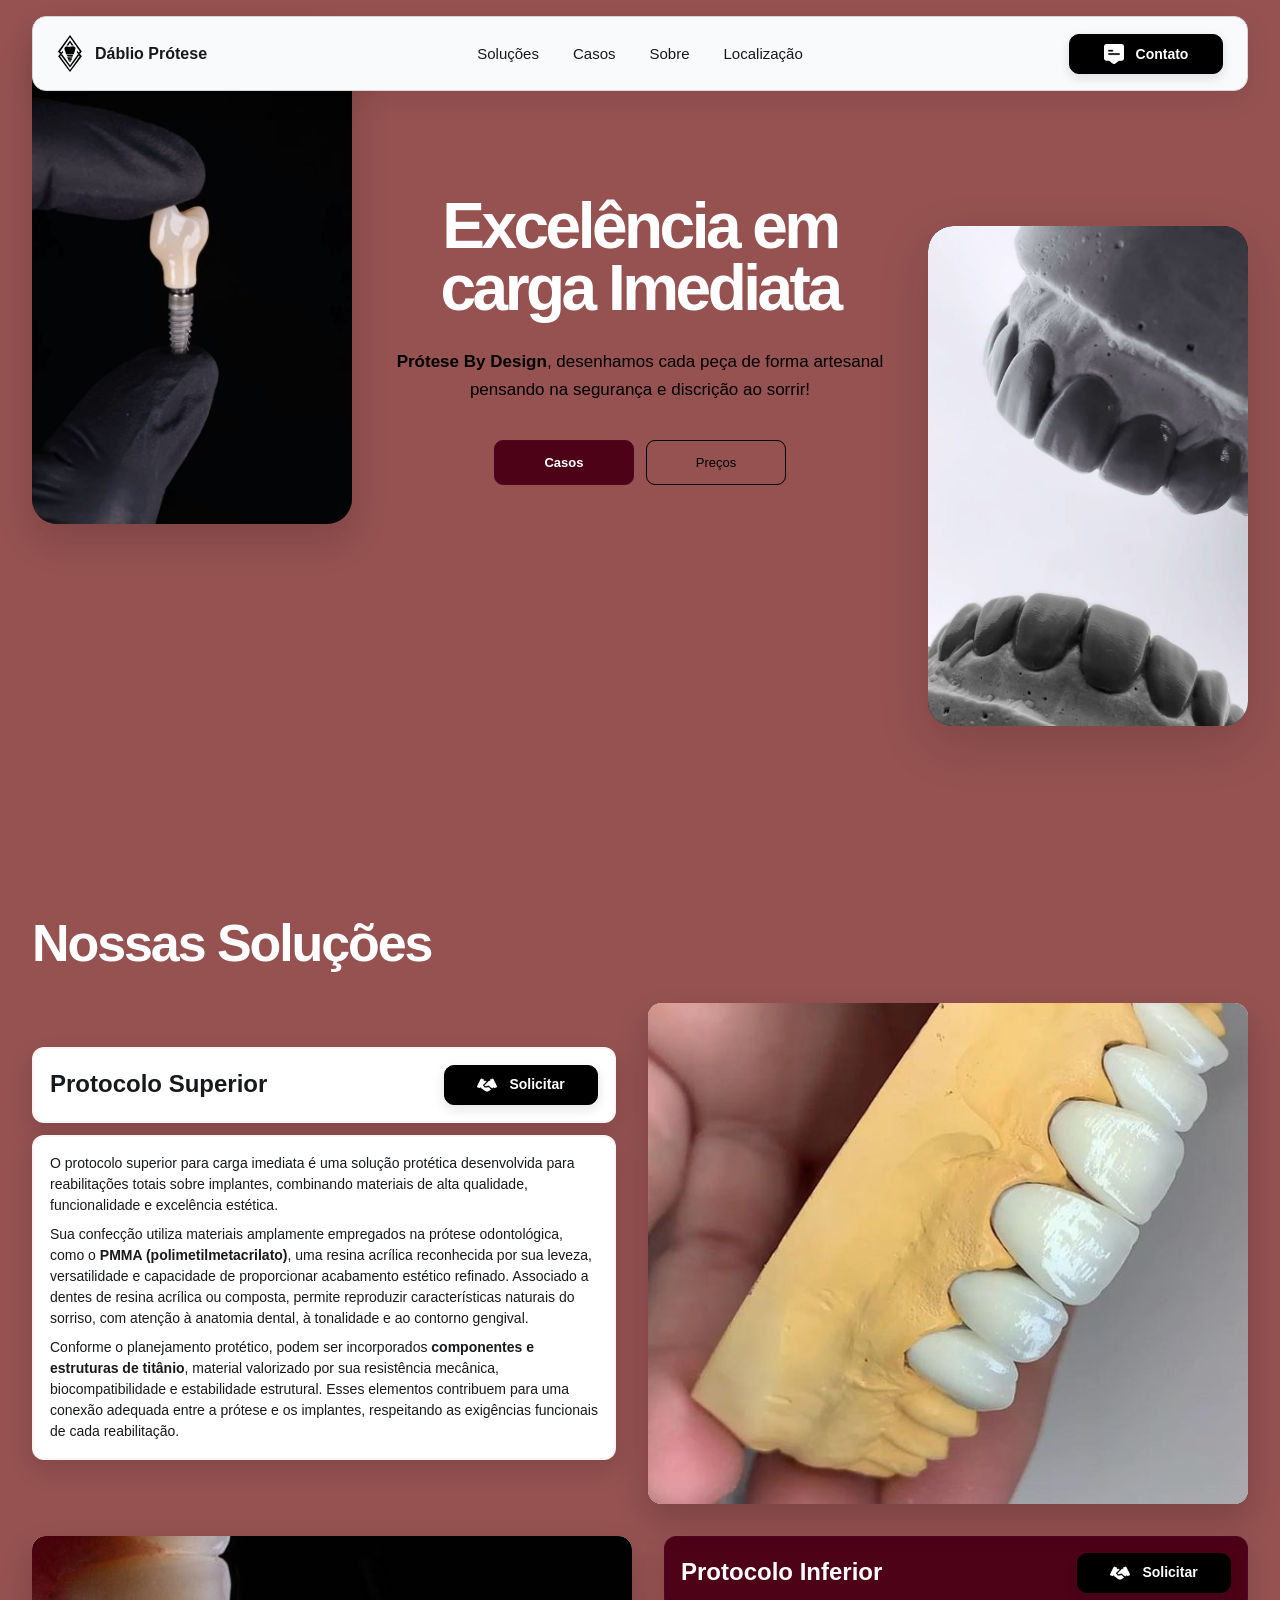
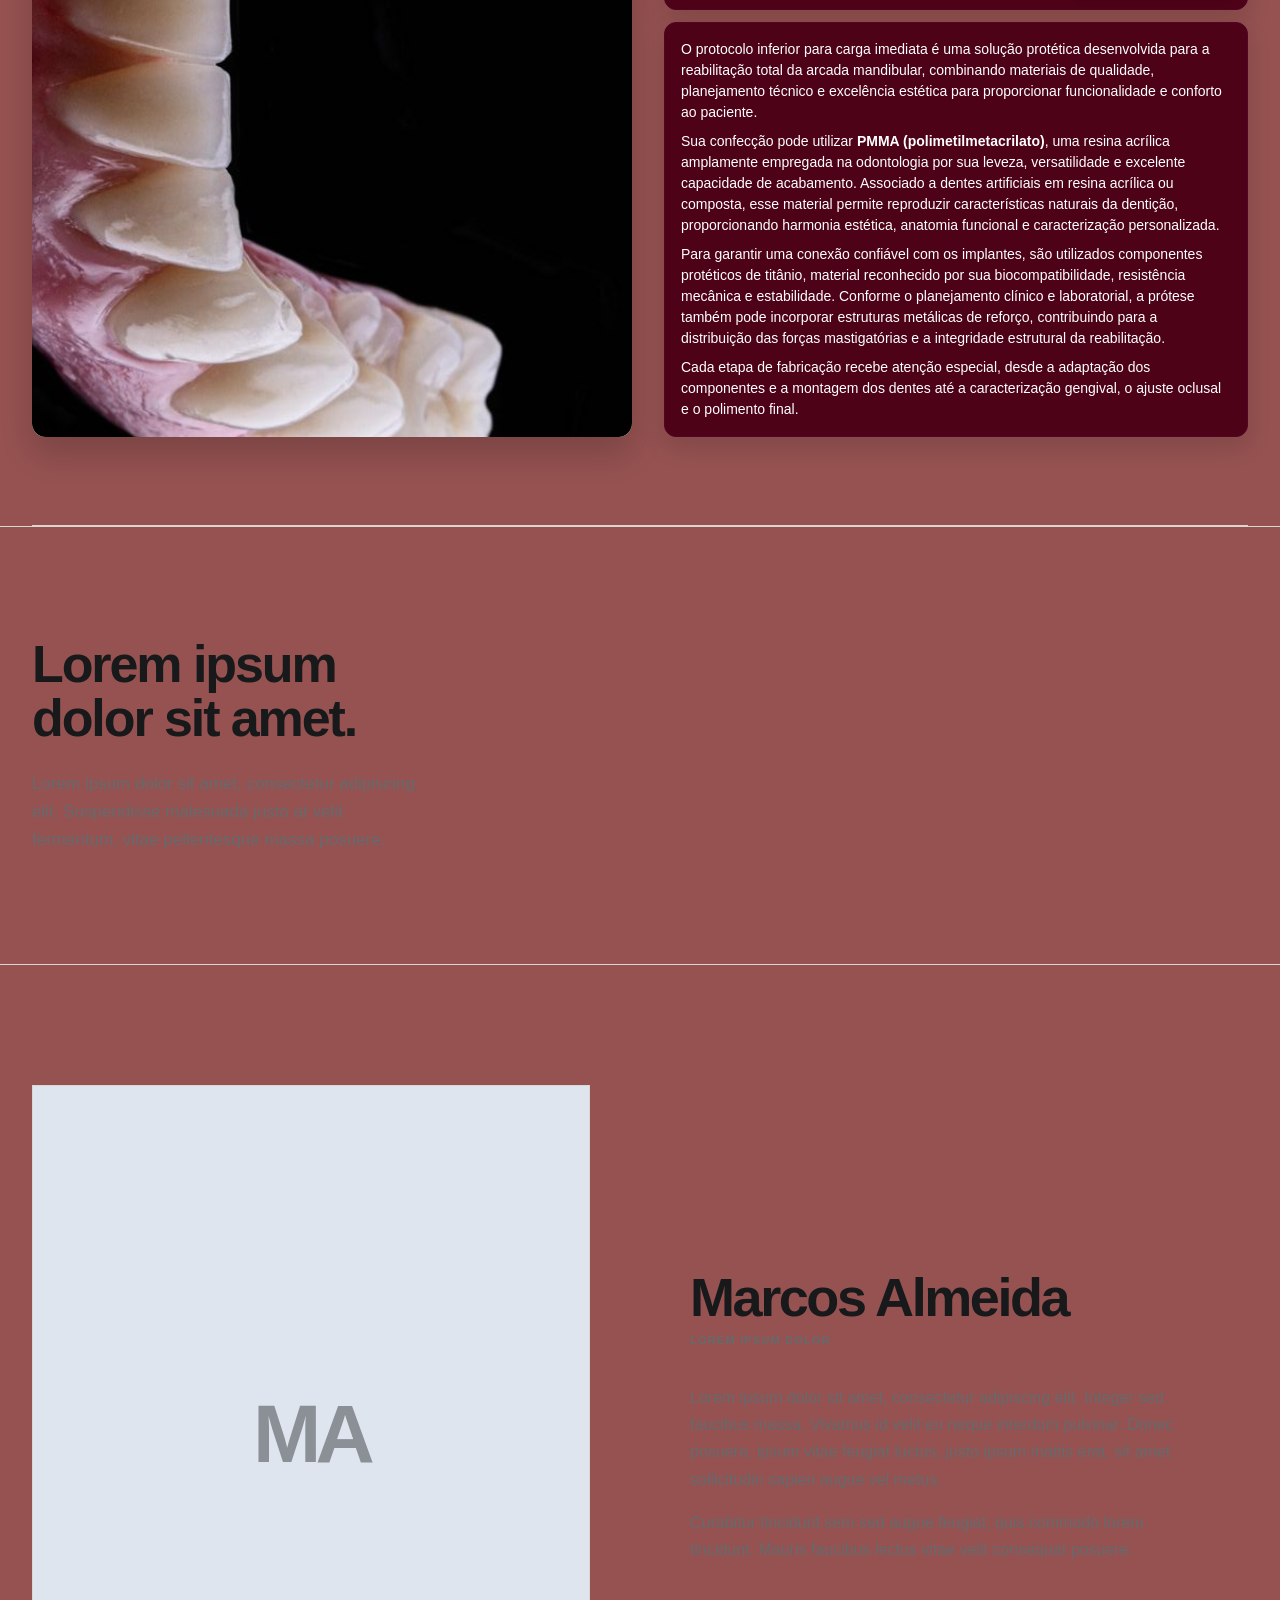
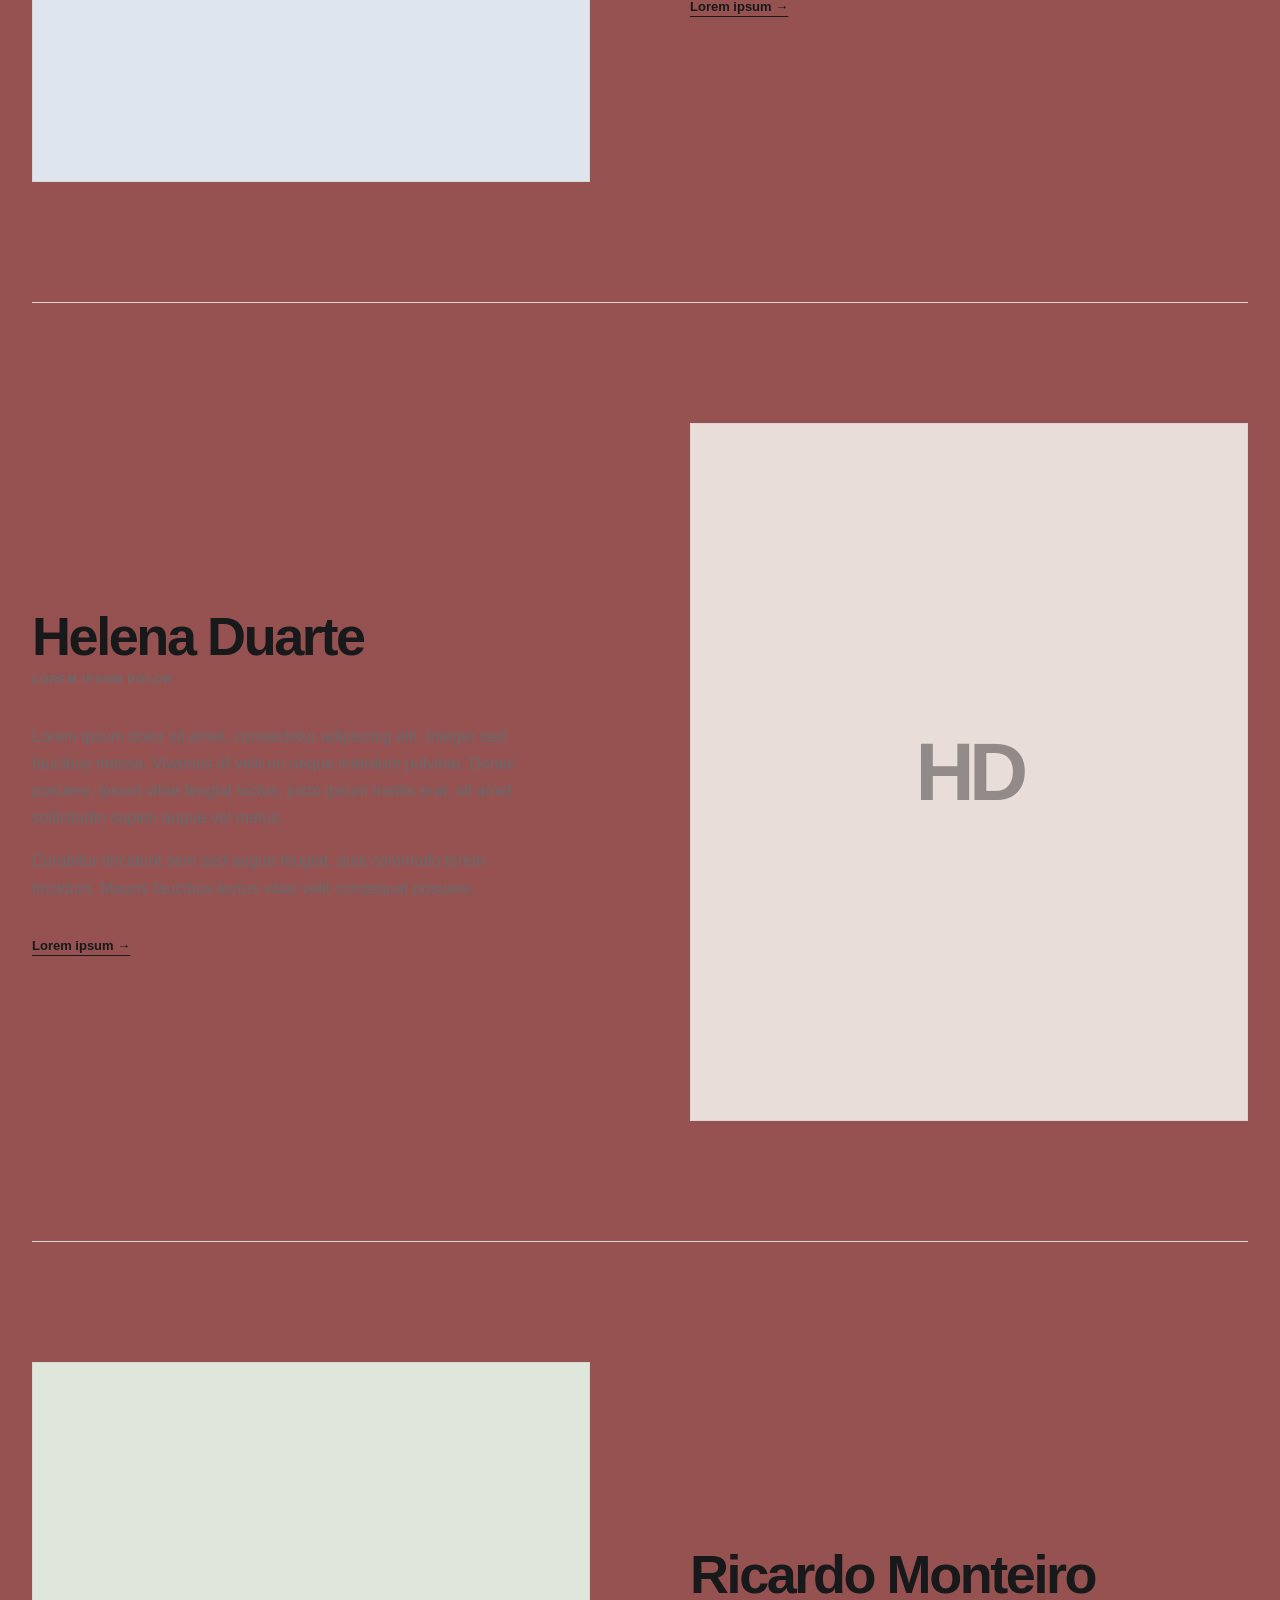
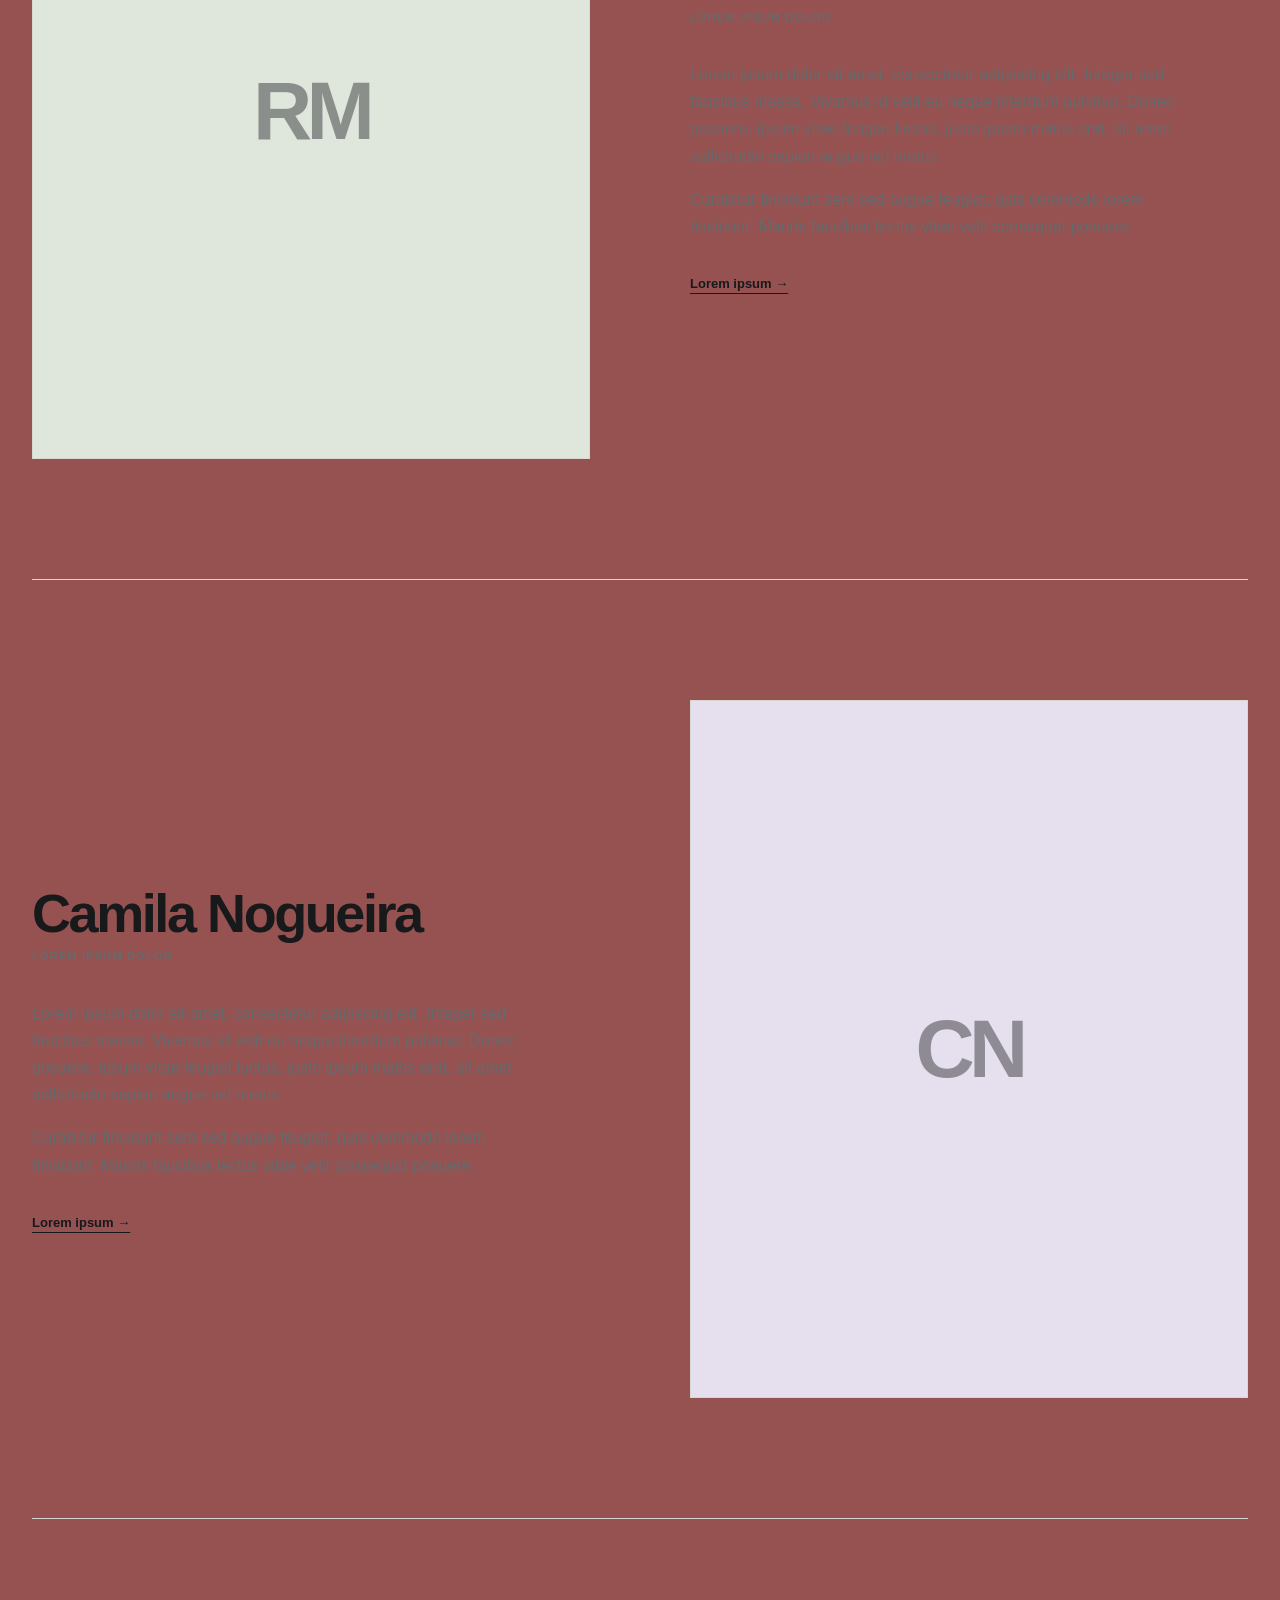
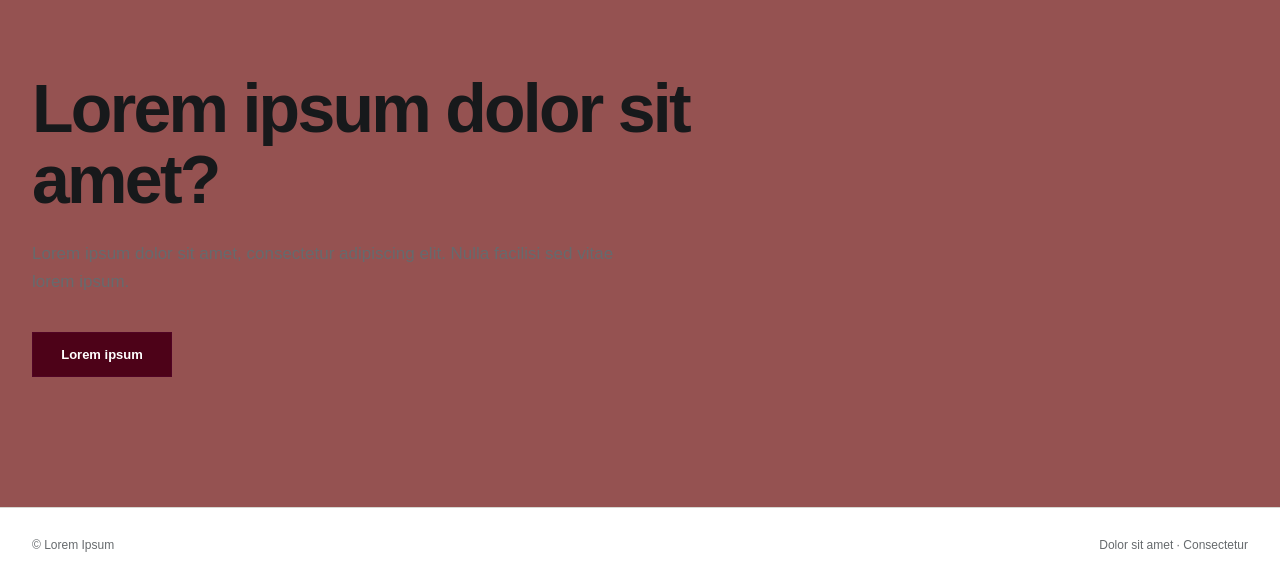
==== landing-page/index.html @ fc02b61e "FIX FALHAS DE DESIGN E ESPAÇAMENTO AND ADD IMAGENS DE MOCKUPS" ====
<!doctype html>
<html lang="pt-BR">
  <head>
    <meta charset="UTF-8" />
    <meta name="viewport" content="width=device-width, initial-scale=1.0" />
    <meta name="description" content="Lorem ipsum dolor sit amet." />
    <title>Dáblio Prótese</title>
    <link rel="icon" type="image/svg+xml" href="assets/favicon_dablio.svg" />
    <link rel="stylesheet" href="styles.css" />
  </head>
  <body>
    <header class="site-header">
      <a class="logo" href="#inicio" aria-label="Dáblio Prótese — início">
        <img class="logo-mark" src="assets/logo_dablio.svg" alt="" />
        <span>Dáblio Prótese</span>
      </a>

      <nav class="main-nav" aria-label="Navegação principal">
        <a href="#solucoes">Soluções</a>
        <a href="#casos">Casos</a>
        <a href="#sobre">Sobre</a>
        <a href="#localizacao">Localização</a>
      </nav>

      <a class="header-action" href="#contato">
        <img class="navbar-action-icon" src="assets/navbar-cta-icon.png" alt="" aria-hidden="true" />
        <span>Contato</span>
      </a>
    </header>

    <main>
      <section class="hero" id="inicio">
        <div class="hero-squircle hero-squircle-left">
          <img src="assets/ImageSquircleEsquerdo.png" alt="Implante dentário com coroa sendo segurado por luvas" />
        </div>

        <div class="hero-copy">
          <h1>Excelência em carga Imediata</h1>
          <p class="hero-text">
            <strong>Prótese By Design</strong>, desenhamos cada peça de forma
            artesanal pensando na segurança e discrição ao sorrir!
          </p>
          <div class="hero-actions">
            <a class="button button-primary" href="#fundadores">Casos</a>
            <a class="button button-secondary" href="#contato">Preços</a>
          </div>
        </div>

        <div class="hero-squircle hero-squircle-right">
          <img src="assets/ImageSquircleDireito.png" alt="Foto de protese dentaria em cerâmica" />
        </div>
      </section>

      <section class="solutions" id="solucoes" aria-labelledby="solutions-title">
        <h2 id="solutions-title">Nossas Soluções</h2>
        <div class="solutions-content">
          <div class="solutions-copy">
            <div class="solution-card-title">
              <span>Protocolo Superior</span>
              <a class="header-action solution-title-cta" href="#contato">
                <img src="assets/cta-icon.png" alt="" aria-hidden="true" />
                <span>Solicitar</span>
              </a>
            </div>
            <div class="solution-card-description">
              <p>
                O protocolo superior para carga imediata é uma solução protética
                desenvolvida para reabilitações totais sobre implantes, combinando
                materiais de alta qualidade, funcionalidade e excelência estética.
              </p>
              <p>
                Sua confecção utiliza materiais amplamente empregados na prótese
                odontológica, como o <strong>PMMA (polimetilmetacrilato)</strong>,
                uma resina acrílica reconhecida por sua leveza, versatilidade e
                capacidade de proporcionar acabamento estético refinado. Associado
                a dentes de resina acrílica ou composta, permite reproduzir
                características naturais do sorriso, com atenção à anatomia dental,
                à tonalidade e ao contorno gengival.
              </p>
              <p>
                Conforme o planejamento protético, podem ser incorporados
                <strong>componentes e estruturas de titânio</strong>, material
                valorizado por sua resistência mecânica, biocompatibilidade e
                estabilidade estrutural. Esses elementos contribuem para uma conexão
                adequada entre a prótese e os implantes, respeitando as exigências
                funcionais de cada reabilitação.
              </p>
            </div>
          </div>
          <div class="card-imagem-1" data-carousel aria-live="off">
            <figure class="carousel-slide is-active" aria-hidden="false">
              <img src="assets/protocolo-superior.png" alt="Prótese dentária sobre implantes segurada por uma mão com luva roxa" />
            </figure>
            <figure class="carousel-slide" aria-hidden="true">
              <img src="assets/protocolo-superior-2.png" alt="Prótese dentária sobre modelo de gengiva e dentes segurada por uma mão" />
            </figure>
            <figure class="carousel-slide" aria-hidden="true">
              <img src="assets/protocolo-superior-3.png" alt="Prótese dentária instalada em modelo odontológico segurado com luvas azuis" />
            </figure>
          </div>
        </div>
        <div class="solutions-content solutions-content-reverse">
          <div class="solutions-copy">
            <div class="solution-card-title">
              <span>Protocolo Inferior</span>
              <a class="header-action solution-title-cta" href="#contato">
                <img src="assets/cta-icon.png" alt="" aria-hidden="true" />
                <span>Solicitar</span>
              </a>
            </div>
            <div class="solution-card-description">
              <p>
                O protocolo inferior para carga imediata é uma solução protética
                desenvolvida para a reabilitação total da arcada mandibular,
                combinando materiais de qualidade, planejamento técnico e
                excelência estética para proporcionar funcionalidade e conforto ao
                paciente.
              </p>
              <p>
                Sua confecção pode utilizar <strong>PMMA (polimetilmetacrilato)</strong>,
                uma resina acrílica amplamente empregada na odontologia por sua
                leveza, versatilidade e excelente capacidade de acabamento.
                Associado a dentes artificiais em resina acrílica ou composta, esse
                material permite reproduzir características naturais da dentição,
                proporcionando harmonia estética, anatomia funcional e
                caracterização personalizada.
              </p>
              <p>
                Para garantir uma conexão confiável com os implantes, são utilizados
                componentes protéticos de titânio, material reconhecido por sua
                biocompatibilidade, resistência mecânica e estabilidade. Conforme o
                planejamento clínico e laboratorial, a prótese também pode
                incorporar estruturas metálicas de reforço, contribuindo para a
                distribuição das forças mastigatórias e a integridade estrutural da
                reabilitação.
              </p>
              <p>
                Cada etapa de fabricação recebe atenção especial, desde a adaptação
                dos componentes e a montagem dos dentes até a caracterização
                gengival, o ajuste oclusal e o polimento final.
              </p>
            </div>
          </div>
          <div class="card-imagem-2" data-carousel aria-live="off">
            <figure class="carousel-slide is-active" aria-hidden="false">
              <img src="assets/protocolo-inferior-1.png" alt="Prótese inferior com dentes sobre gengiva rosada em fundo preto" />
            </figure>
            <figure class="carousel-slide" aria-hidden="true">
              <img src="assets/protocolo-inferior-2.png" alt="Prótese dentária montada em equipamento de fotografia" />
            </figure>
            <figure class="carousel-slide" aria-hidden="true">
              <img src="assets/protocolo-inferior-3.png" alt="Modelo de arcada dentária protética em fundo vermelho" />
            </figure>
          </div>
        </div>
      </section>

      <section class="founders-intro" id="fundadores">
        <div>
          <h2>Lorem ipsum dolor sit amet.</h2>
          <p>
            Lorem ipsum dolor sit amet, consectetur adipiscing elit. Suspendisse
            malesuada justo at velit fermentum, vitae pellentesque massa posuere.
          </p>
        </div>
      </section>

      <section class="founder" id="marcos-almeida">
        <div class="portrait portrait-a" role="img" aria-label="Lorem ipsum Marcos Almeida">
          <span>MA</span>
        </div>
        <div class="founder-copy">
          <h2>Marcos Almeida</h2>
          <p class="role">Lorem ipsum dolor</p>
          <p>
            Lorem ipsum dolor sit amet, consectetur adipiscing elit. Integer sed
            faucibus massa. Vivamus id velit eu neque interdum pulvinar. Donec
            posuere, ipsum vitae feugiat luctus, justo ipsum mattis erat, sit amet
            sollicitudin sapien augue vel metus.
          </p>
          <p>
            Curabitur tincidunt sem sed augue feugiat, quis commodo lorem
            tincidunt. Mauris faucibus lectus vitae velit consequat posuere.
          </p>
          <a href="#contato">Lorem ipsum →</a>
        </div>
      </section>

      <section class="founder founder-reverse" id="helena-duarte">
        <div class="portrait portrait-b" role="img" aria-label="Lorem ipsum Helena Duarte">
          <span>HD</span>
        </div>
        <div class="founder-copy">
          <h2>Helena Duarte</h2>
          <p class="role">Lorem ipsum dolor</p>
          <p>
            Lorem ipsum dolor sit amet, consectetur adipiscing elit. Integer sed
            faucibus massa. Vivamus id velit eu neque interdum pulvinar. Donec
            posuere, ipsum vitae feugiat luctus, justo ipsum mattis erat, sit amet
            sollicitudin sapien augue vel metus.
          </p>
          <p>
            Curabitur tincidunt sem sed augue feugiat, quis commodo lorem
            tincidunt. Mauris faucibus lectus vitae velit consequat posuere.
          </p>
          <a href="#contato">Lorem ipsum →</a>
        </div>
      </section>

      <section class="founder" id="ricardo-monteiro">
        <div class="portrait portrait-c" role="img" aria-label="Lorem ipsum Ricardo Monteiro">
          <span>RM</span>
        </div>
        <div class="founder-copy">
          <h2>Ricardo Monteiro</h2>
          <p class="role">Lorem ipsum dolor</p>
          <p>
            Lorem ipsum dolor sit amet, consectetur adipiscing elit. Integer sed
            faucibus massa. Vivamus id velit eu neque interdum pulvinar. Donec
            posuere, ipsum vitae feugiat luctus, justo ipsum mattis erat, sit amet
            sollicitudin sapien augue vel metus.
          </p>
          <p>
            Curabitur tincidunt sem sed augue feugiat, quis commodo lorem
            tincidunt. Mauris faucibus lectus vitae velit consequat posuere.
          </p>
          <a href="#contato">Lorem ipsum →</a>
        </div>
      </section>

      <section class="founder founder-reverse" id="camila-nogueira">
        <div class="portrait portrait-d" role="img" aria-label="Lorem ipsum Camila Nogueira">
          <span>CN</span>
        </div>
        <div class="founder-copy">
          <h2>Camila Nogueira</h2>
          <p class="role">Lorem ipsum dolor</p>
          <p>
            Lorem ipsum dolor sit amet, consectetur adipiscing elit. Integer sed
            faucibus massa. Vivamus id velit eu neque interdum pulvinar. Donec
            posuere, ipsum vitae feugiat luctus, justo ipsum mattis erat, sit amet
            sollicitudin sapien augue vel metus.
          </p>
          <p>
            Curabitur tincidunt sem sed augue feugiat, quis commodo lorem
            tincidunt. Mauris faucibus lectus vitae velit consequat posuere.
          </p>
          <a href="#contato">Lorem ipsum →</a>
        </div>
      </section>

      <section class="contact" id="contato">
        <h2>Lorem ipsum dolor sit amet?</h2>
        <p>
          Lorem ipsum dolor sit amet, consectetur adipiscing elit. Nulla facilisi
          sed vitae lorem ipsum.
        </p>
        <a class="button button-primary" href="mailto:lorem@ipsum.com">Lorem ipsum</a>
      </section>
    </main>

    <footer>
      <span>© Lorem Ipsum</span>
      <span>Dolor sit amet · Consectetur</span>
    </footer>

    <script src="script.js"></script>
  </body>
</html>
---- landing-page/styles.css ----
:root {
  --ink: #17191b;
  --muted: #666a6d;
  --paper: #955251;
  --line: #d8d7d1;
  --content: 1240px;
}

* { box-sizing: border-box; }
html { scroll-behavior: smooth; }

body {
  margin: 0;
  background: var(--paper);
  color: var(--ink);
  font-family: Arial, Helvetica, sans-serif;
}

a { color: inherit; }

.site-header {
  height: 75px;
  width: min(calc(100% - 64px), var(--content));
  margin: 0;
  padding: 0 24px;
  display: grid;
  grid-template-columns: 1fr auto 1fr;
  align-items: center;
  border: 1px solid var(--line);
  border-radius: 14px;
  background: oklch(98.5% 0.002 247.839);
  box-shadow: 0 8px 28px rgba(13, 13, 13, 0.08);
  backdrop-filter: blur(12px);
  position: fixed;
  top: 16px;
  left: 50%;
  transform: translateX(-50%);
  z-index: 10;
}

.logo {
  display: inline-flex;
  align-items: center;
  gap: 12px;
  width: fit-content;
  font-weight: 700;
  text-decoration: none;
}

.logo-mark {
  width: 26px;
  height: 40px;
  display: block;
  object-fit: contain;
}

.main-nav { display: flex; gap: 34px; }

.main-nav a,
.header-action {
  font-size: 15px;
  text-decoration: none;
}

.main-nav a:hover { text-decoration: underline; text-underline-offset: 4px; }

.header-action {
  justify-self: end;
  min-width: 154px;
  padding: 9px 28px;
  display: flex;
  align-items: center;
  justify-content: center;
  gap: 12px;
  border: 1px solid #000000;
  border-radius: 10px;
  background: #000000;
  box-shadow: 0 4px 12px rgba(13, 13, 13, 0.12);
  color: white;
  font-size: 14px;
  font-weight: 700;
  text-align: center;
}

.navbar-action-icon {
  width: 20px;
  height: 20px;
  object-fit: contain;
  filter: brightness(0) invert(1);
}

.hero {
  max-width: var(--content);
  min-height: 680px;
  margin: 0 auto 168px;
  padding: 72px 0;
  display: grid;
  grid-template-columns: minmax(200px, 0.9fr) minmax(320px, 1.4fr) minmax(200px, 0.9fr);
  align-items: center;
  gap: clamp(24px, 3vw, 42px);
}

.hero-copy { text-align: center; }

.eyebrow,
.section-label,
.role {
  margin: 0;
  color: var(--muted);
  font-size: 11px;
  font-weight: 700;
  letter-spacing: 0.11em;
  text-transform: uppercase;
}

.hero h1 {
  margin: 0 0 28px;
  max-width: 620px;
  color: #ffffff;
  font-size: clamp(52px, 5vw, 74px);
  line-height: 0.98;
  letter-spacing: -0.055em;
}

.hero-text {
  max-width: 540px;
  margin: 0 auto;
  color: #000000;
  font-size: 17px;
  line-height: 1.65;
}

.hero-actions { display: flex; justify-content: center; gap: 12px; margin-top: 36px; }

.hero-actions .button { border-radius: 9px; }

.button {
  min-width: 140px;
  padding: 14px 20px;
  border: 1px solid var(--ink);
  text-align: center;
  font-size: 13px;
  text-decoration: none;
}

.button-primary {
  color: white;
  border: 1px solid oklch(28.4% 0.109 3.907);
  background: oklch(27.1% 0.105 12.094);
  font-weight: 700;
}

.button-secondary {
  background: transparent;
  border: 1px solid black;
  font-weight: 500;
  color: #000000;
}

.hero-squircle {
  width: 100%;
  max-width: 320px;
  aspect-ratio: 0.64;
  display: grid;
  place-items: center;
  border-radius: 25px;
  overflow: hidden;
  background: oklch(21.6% 0.006 56.043);
  box-shadow: 0 18px 36px rgba(13, 13, 13, 0.16);
  color: rgba(23, 25, 27, 0.35);
  font-size: 54px;
  font-weight: 700;
  letter-spacing: -0.06em;
}

@supports (corner-shape: squircle) {
  .hero-squircle,
  .hero-squircle > img {
    corner-shape: squircle;
  }
}

.hero-squircle > span {
  width: 100%;
  height: 100%;
  display: grid;
  place-items: center;
  line-height: 1;
}

.hero-squircle > img {
  width: 100%;
  height: 100%;
  display: block;
  border-radius: inherit;
  object-fit: cover;
}

.hero-squircle-right > img {
  object-position: right center;
}

.hero-squircle-left {
  align-self: start;
  justify-self: start;
  transform: translateY(-48px);
}

.hero-squircle-right {
  align-self: end;
  justify-self: end;
  transform: translateY(118px);
  box-shadow: none;
  filter: drop-shadow(0 18px 24px rgba(13, 13, 13, 0.16));
}

.solutions {
  max-width: var(--content);
  margin: -20px auto 0;
  padding: 88px 0;
  display: grid;
  grid-template-columns: minmax(0, 1fr);
  grid-template-rows: auto repeat(2, minmax(400px, 1fr));
  row-gap: 32px;
  border-bottom: 1px solid var(--line);
  text-align: left;
}

.solutions h2 {
  margin: 0;
  color: #ffffff;
  font-size: 52px;
  line-height: 1.05;
  letter-spacing: -0.04em;
}

.solutions-content {
  display: flex;
  align-items: stretch;
  justify-content: space-between;
  gap: 32px;
}

.solutions-content-reverse .card-imagem-2 { order: -1; }

.solutions-copy {
  flex: 1;
  min-width: 0;
  min-height: 400px;
  margin: 0;
  display: flex;
  flex-direction: column;
  justify-content: center;
  gap: 12px;
}

.card-imagem-1,
.card-imagem-2 {
  position: relative;
  width: 600px;
  height: auto;
  min-height: 400px;
  flex: 0 1 600px;
  min-width: 0;
  align-self: stretch;
  overflow: hidden;
  border-radius: 14px;
  background: #ffffff;
  box-shadow: 0 16px 32px rgba(13, 13, 13, 0.2);
}

.carousel-slide {
  position: absolute;
  inset: 0;
  margin: 0;
  opacity: 0;
  pointer-events: none;
  transition: opacity 700ms ease;
}

.carousel-slide.is-active {
  opacity: 1;
}

.card-imagem-1 img,
.card-imagem-2 img {
  position: absolute;
  top: 50%;
  left: calc(50% - 80px);
  width: auto;
  height: 150%;
  display: block;
  object-fit: contain;
  transform: translate(-50%, -50%) rotate(90deg) scale(1.3);
  background: #a6a6a8;
}

.solution-card-title,
.solution-card-description {
  padding: 16px;
  border-radius: 12px;
  background: #ffffff;
  box-shadow: 0 10px 24px rgba(13, 13, 13, 0.14);
}

.solutions-content-reverse .solution-card-title,
.solutions-content-reverse .solution-card-description {
  border: 1px solid oklch(28.4% 0.109 3.907);
  background: oklch(27.1% 0.105 12.094);
  color: #ffffff;
}

.solutions-content:not(.solutions-content-reverse) .solution-card-title,
.solutions-content:not(.solutions-content-reverse) .solution-card-description {
  border: 2px solid #f0e6e669;
}

.solution-card-title {
  flex: 0 0 auto;
  display: flex;
  align-items: center;
  justify-content: space-between;
  gap: 16px;
  font-size: 24px;
  font-weight: 700;
  line-height: 1.2;
}

.solution-title-cta {
  display: inline-flex;
  align-items: center;
  justify-content: center;
  gap: 12px;
  border-color: #000000;
  background: #000000;
  white-space: nowrap;
}

.solution-title-cta img {
  width: 20px;
  height: 20px;
  object-fit: contain;
  filter: brightness(0) invert(1);
}

.solution-card-description {
  flex: 0 1 auto;
  display: flex;
  flex-direction: column;
  gap: 8px;
  font-size: 14px;
  line-height: 1.5;
}

.solution-card-description p { margin: 0; }

.solution-card-description h3 {
  margin: 0;
  font-size: 20px;
  line-height: 1.2;
}

.founders-intro {
  padding: 110px max(32px, calc((100vw - var(--content)) / 2));
  display: grid;
  grid-template-columns: 1fr 2fr;
  gap: 60px;
  border-top: 1px solid var(--line);
  border-bottom: 1px solid var(--line);
}

.founders-intro h2,
.contact h2 {
  margin: 0;
  font-size: 52px;
  line-height: 1.05;
  letter-spacing: -0.04em;
}

.founders-intro div > p,
.contact > p {
  max-width: 620px;
  margin: 24px 0 0;
  color: var(--muted);
  font-size: 17px;
  line-height: 1.65;
}

.founder {
  max-width: var(--content);
  margin: 0 auto;
  padding: 120px 0;
  display: grid;
  grid-template-columns: 1fr 1fr;
  align-items: center;
  gap: 100px;
  border-bottom: 1px solid var(--line);
}

.founder-reverse .portrait { order: 2; }
.founder-reverse .founder-copy { order: 1; }

.portrait {
  aspect-ratio: 4 / 5;
  display: grid;
  place-items: center;
  border: 1px solid var(--line);
  color: rgba(23, 25, 27, 0.42);
  font-size: 82px;
  font-weight: 700;
  letter-spacing: -0.07em;
}

.portrait-a { background: #dfe5ef; }
.portrait-b { background: #e8ddd8; }
.portrait-c { background: #dfe6dc; }
.portrait-d { background: #e5dfee; }

.founder-copy { max-width: 510px; }

.founder-copy h2 {
  margin: 18px 0 10px;
  font-size: 54px;
  line-height: 1;
  letter-spacing: -0.045em;
}

.founder-copy .role { margin-bottom: 38px; }

.founder-copy > p:not(.section-label, .role) {
  color: var(--muted);
  font-size: 16px;
  line-height: 1.7;
}

.founder-copy > a {
  display: inline-block;
  margin-top: 20px;
  font-size: 13px;
  font-weight: 700;
  text-underline-offset: 5px;
}

.contact {
  max-width: var(--content);
  margin: 0 auto;
  padding: 130px 0;
}

.contact h2 { max-width: 760px; margin-top: 24px; font-size: 68px; }
.contact .button { display: inline-block; margin-top: 36px; }

footer {
  padding: 30px max(32px, calc((100vw - var(--content)) / 2));
  display: flex;
  justify-content: space-between;
  border-top: 1px solid var(--line);
  background: #ffffff;
  color: var(--muted);
  font-size: 12px;
}

@media (max-width: 1304px) {
  .hero,
  .solutions,
  .founder,
  .contact { margin-inline: 32px; }
}

@media (max-width: 850px) {
  .site-header { grid-template-columns: 1fr auto; }
  .main-nav { display: none; }
  .hero { grid-template-columns: 1fr; margin-bottom: 0; }
  .solutions-content { flex-direction: column; align-items: stretch; }
  .solutions-copy { min-height: 300px; }
  .card-imagem-1,
  .card-imagem-2 {
    width: min(600px, 100%);
    height: auto;
    min-height: 0;
    aspect-ratio: 3 / 2;
    flex: none;
    align-self: flex-end;
  }
  .hero-copy { order: -1; }
  .hero-squircle {
    width: min(280px, 100%);
    align-self: center;
    justify-self: center;
    transform: none;
  }
  .founders-intro { grid-template-columns: 1fr; }
  .founder { grid-template-columns: 1fr; gap: 50px; }
  .founder-reverse .portrait,
  .founder-reverse .founder-copy { order: initial; }
}
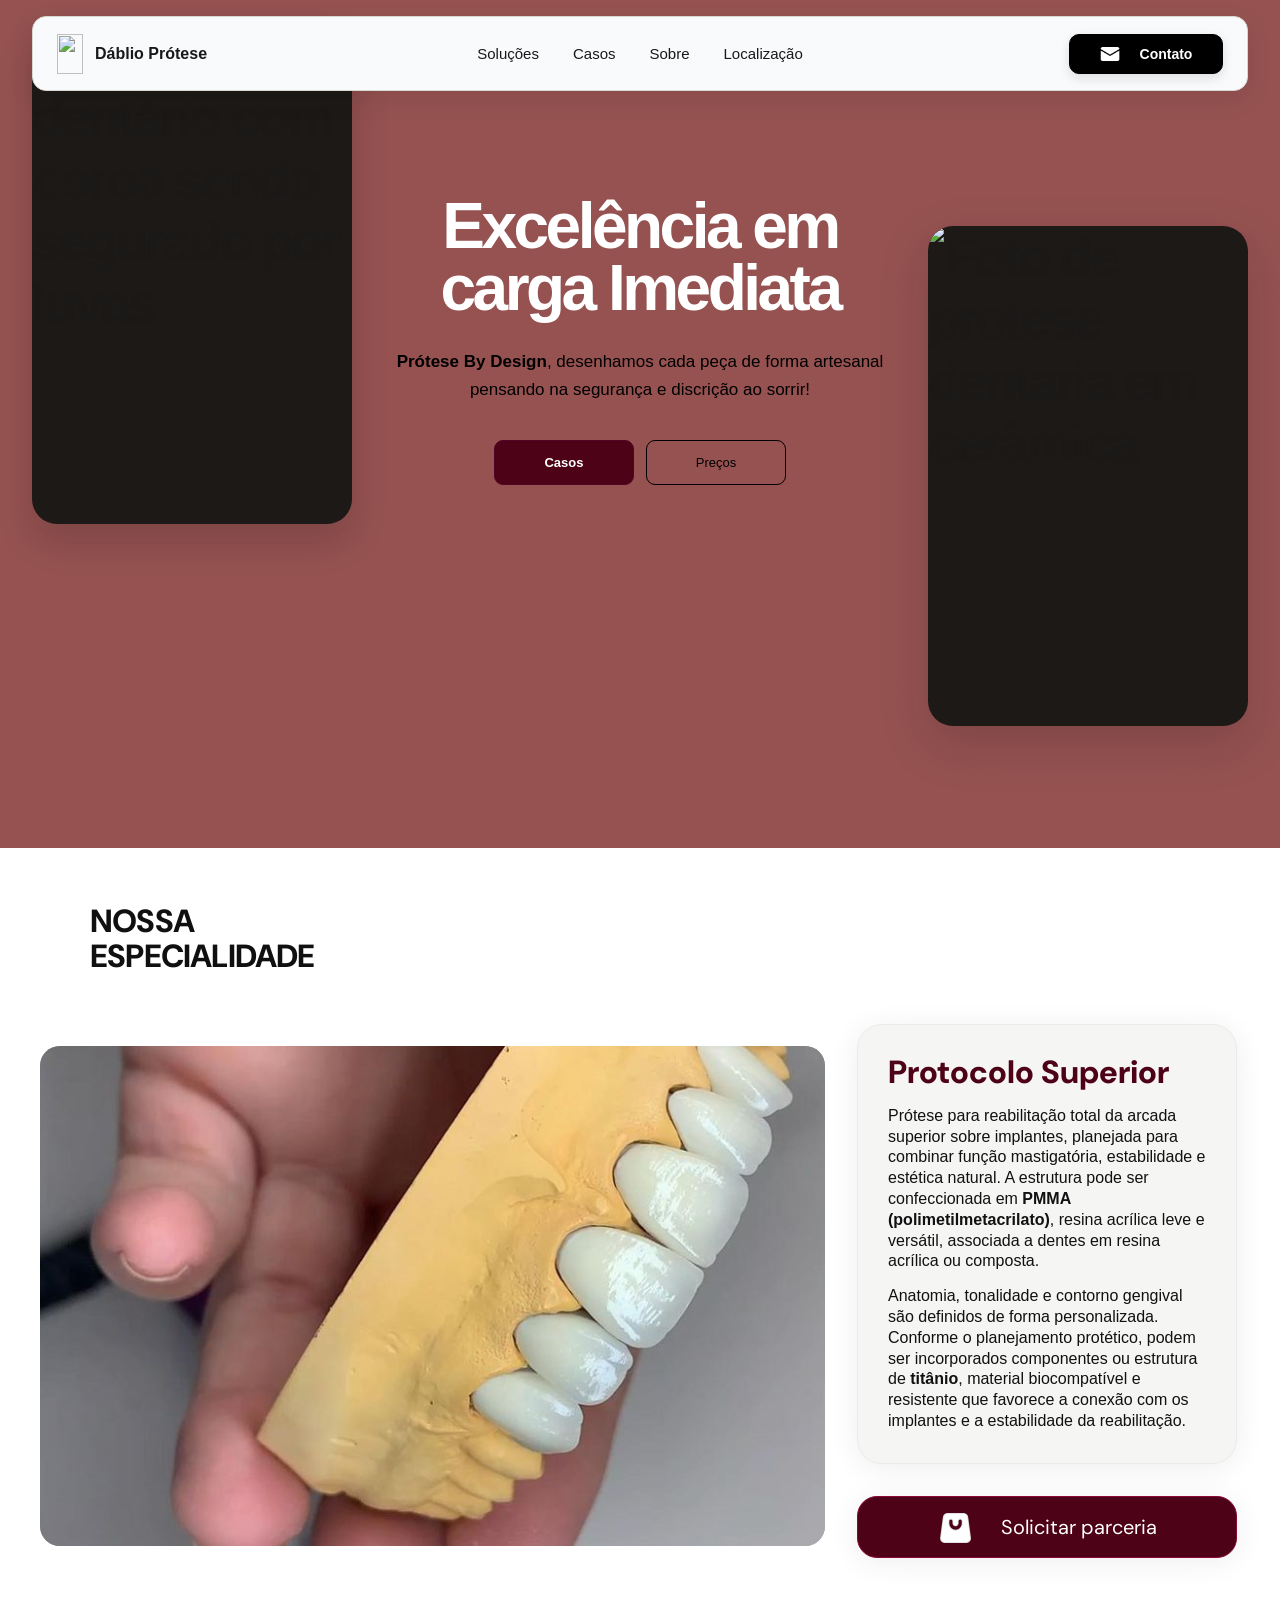
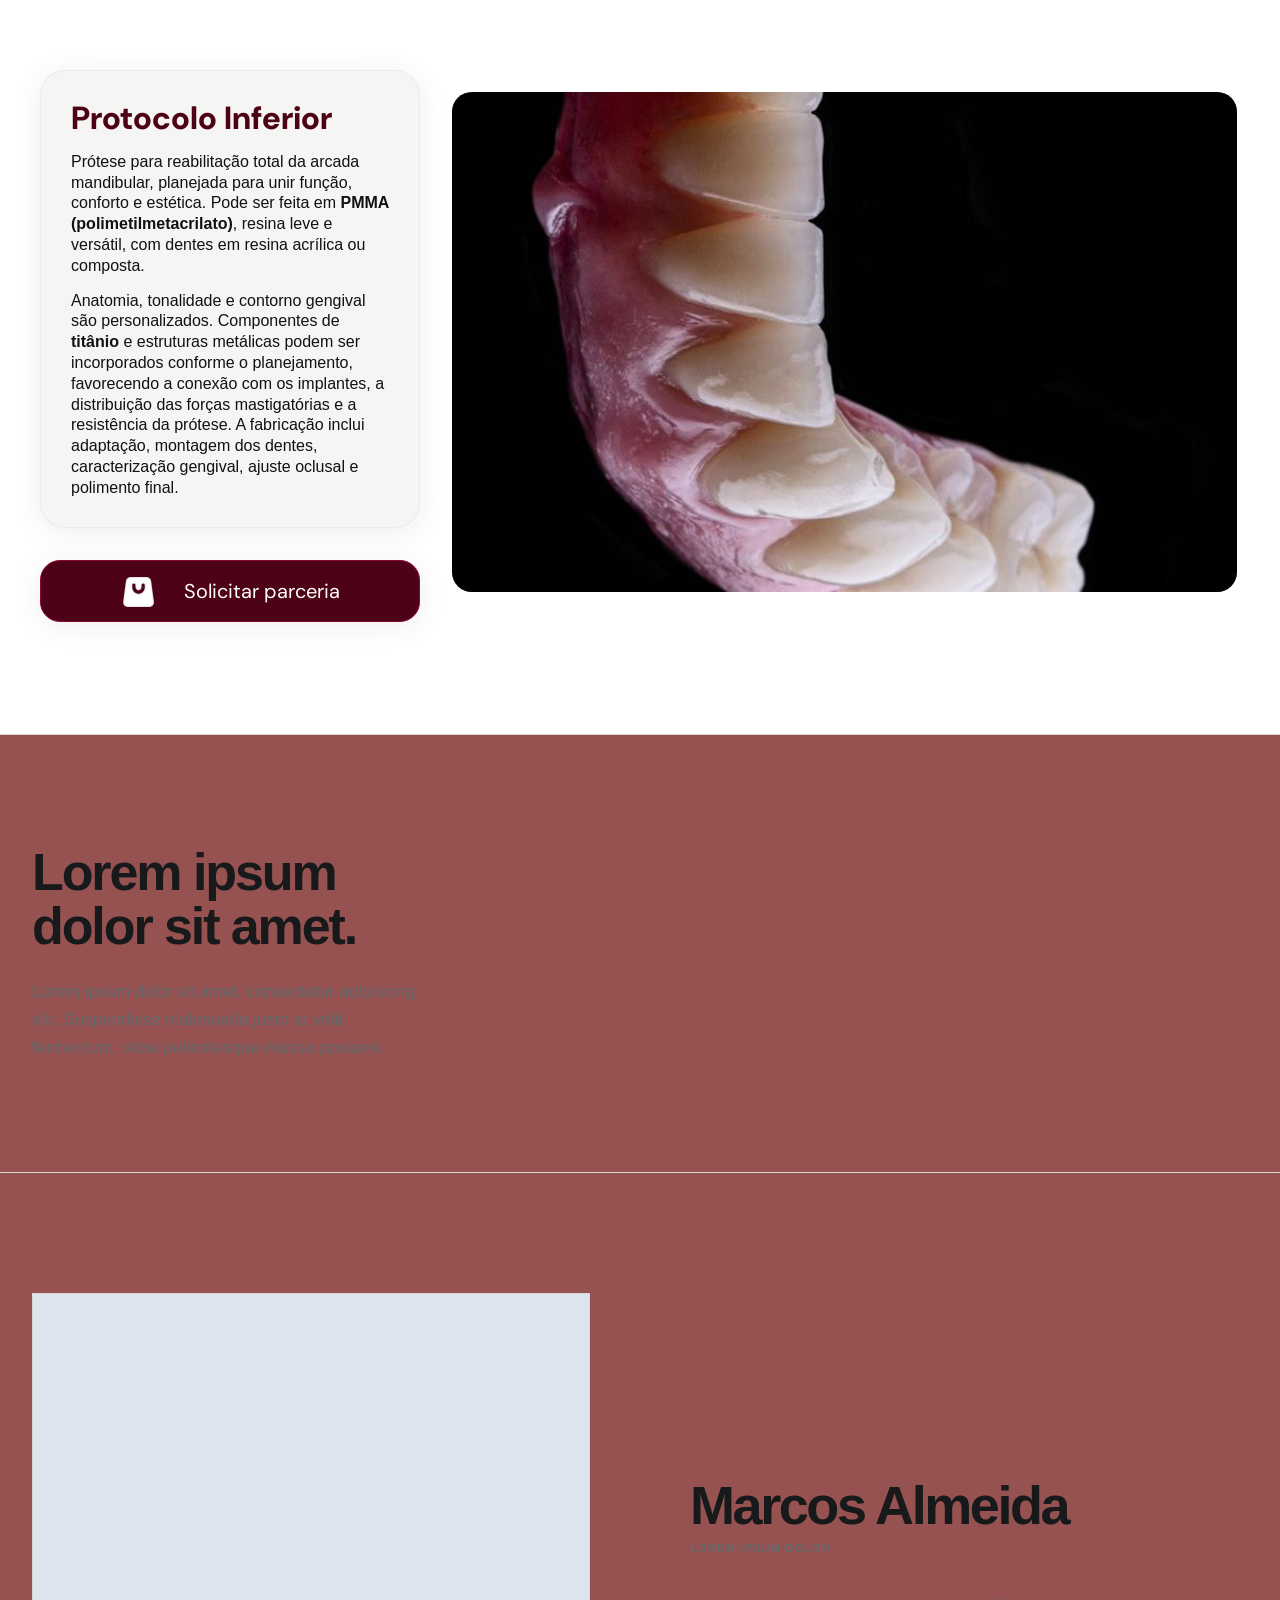
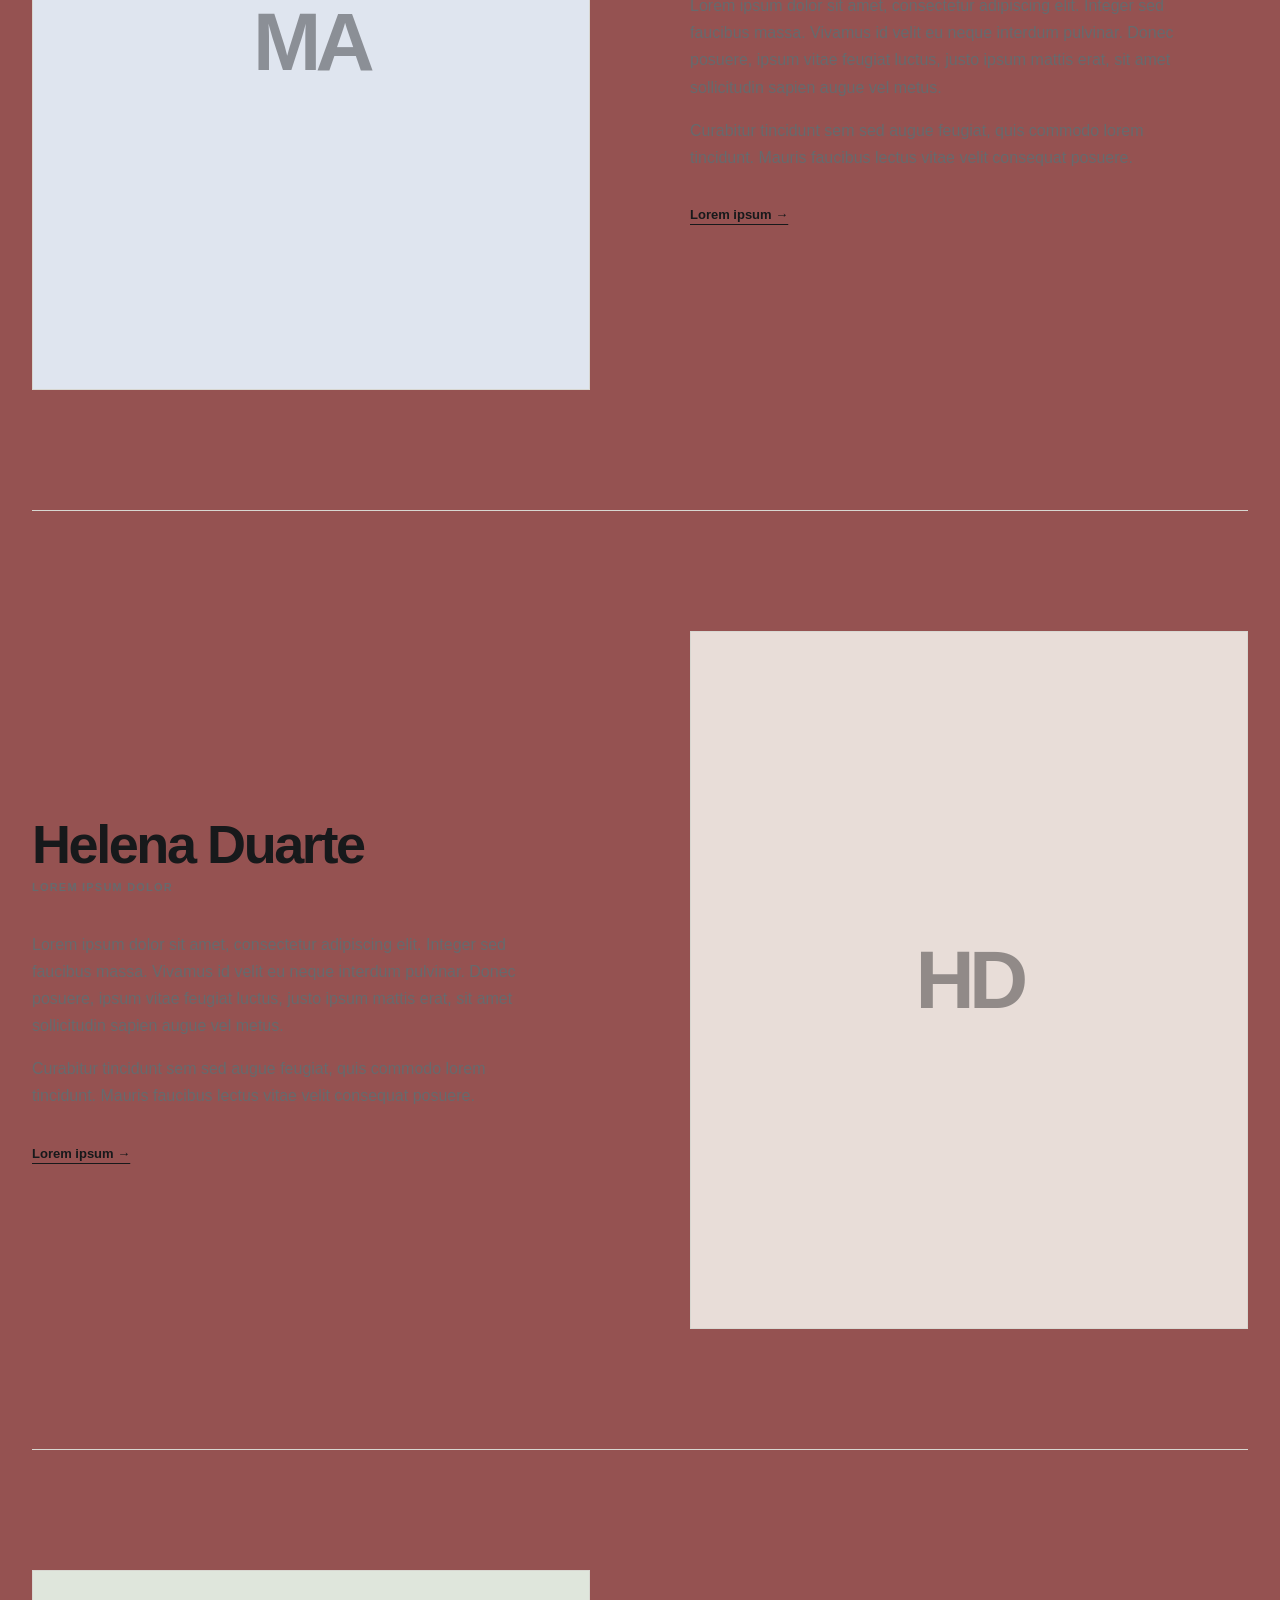
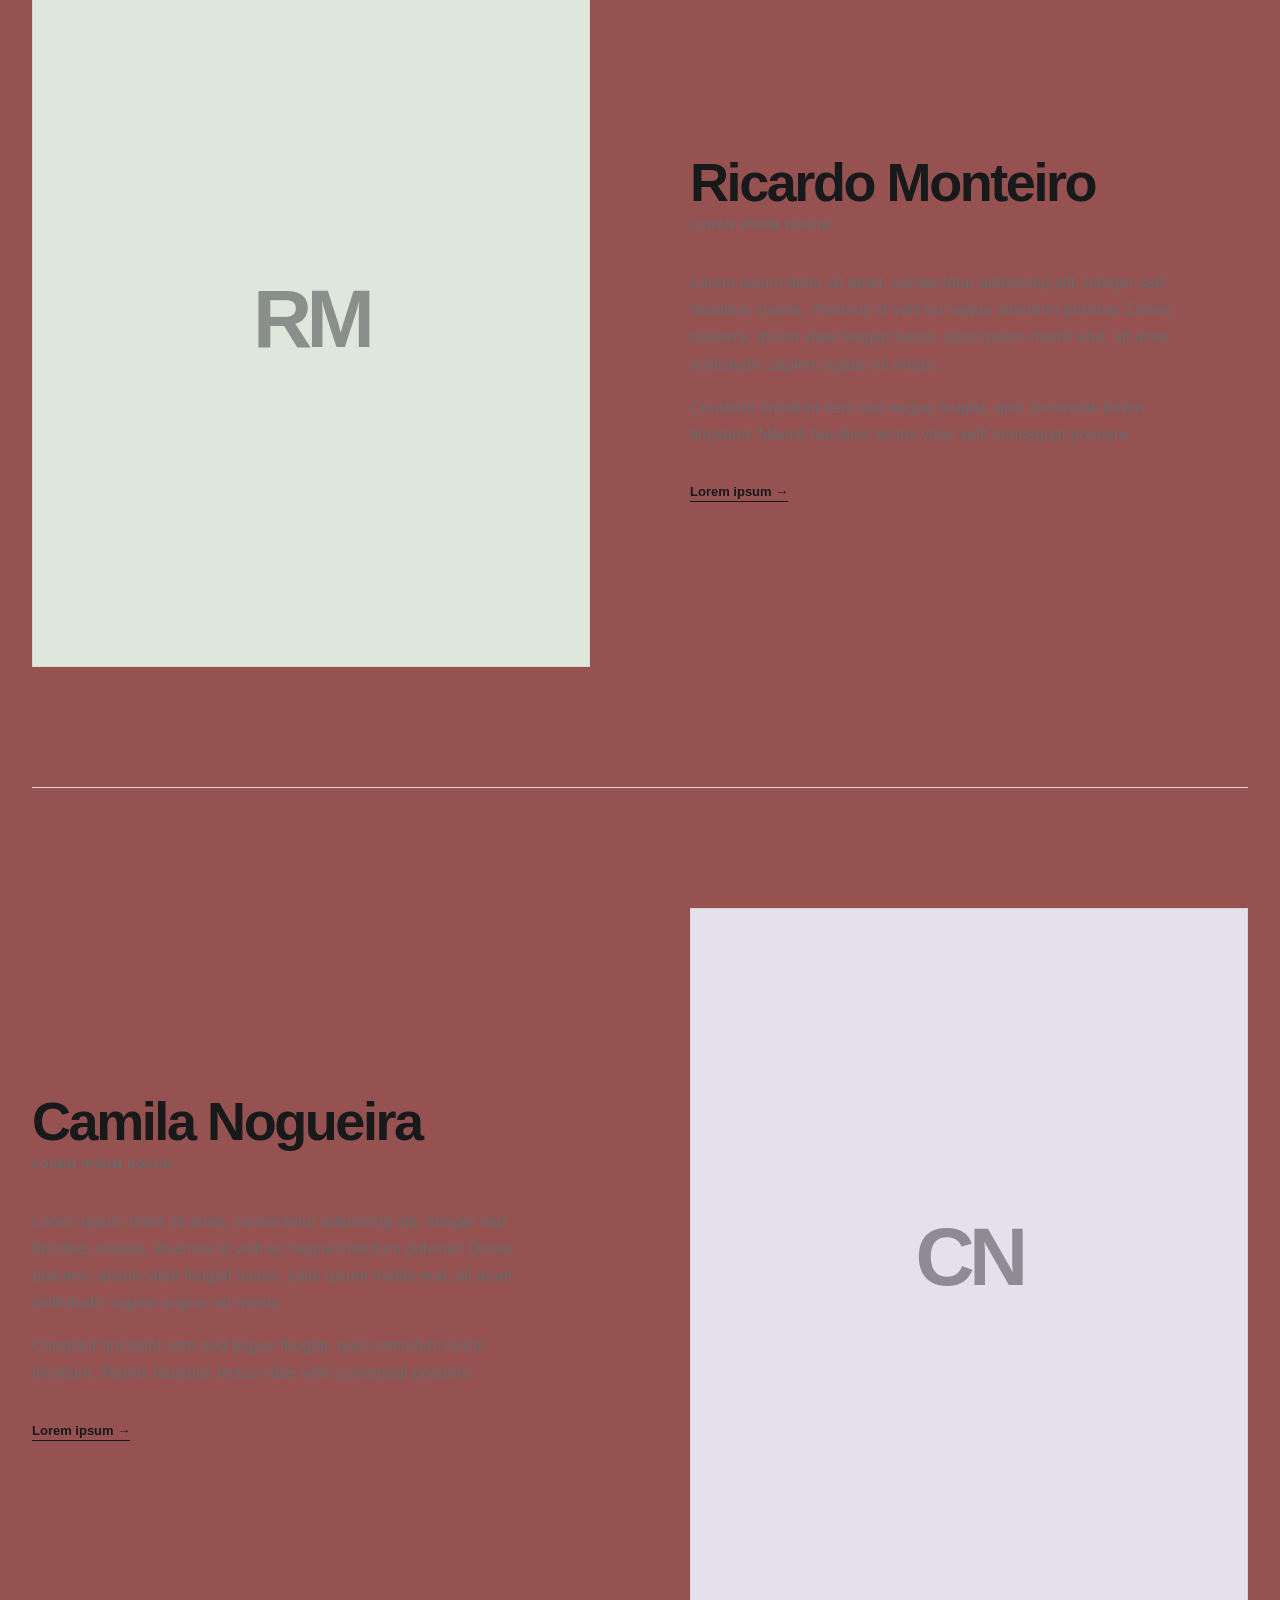
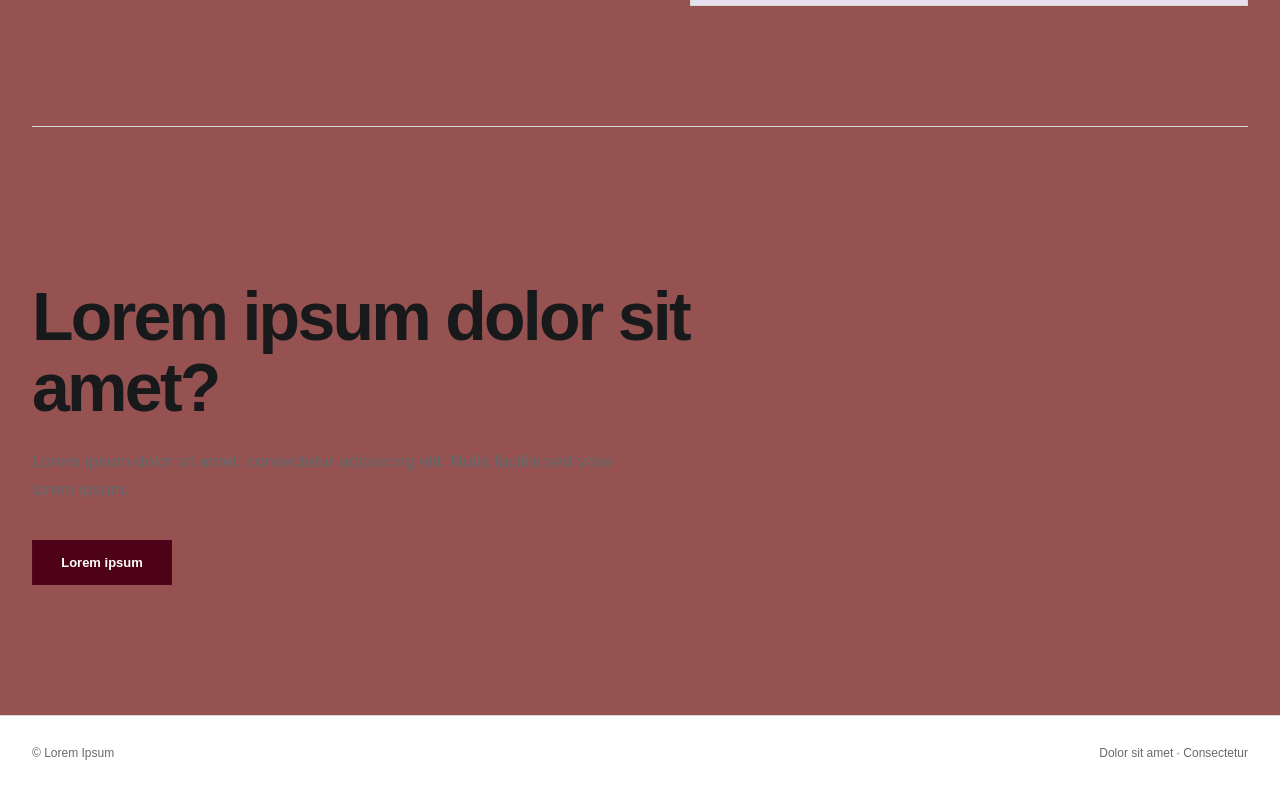
==== commit f48669ad: "FIX MUDAR LAYOUT DA SEÇÃO DE SOLUÇÕES" ====
--- a/landing-page/index.html
+++ b/landing-page/index.html
@@ -5,6 +5,9 @@
     <meta name="viewport" content="width=device-width, initial-scale=1.0" />
     <meta name="description" content="Lorem ipsum dolor sit amet." />
     <title>Dáblio Prótese</title>
+    <link rel="preconnect" href="https://fonts.googleapis.com" />
+    <link rel="preconnect" href="https://fonts.gstatic.com" crossorigin />
+    <link href="https://fonts.googleapis.com/css2?family=DM+Sans:wght@400;800&display=swap" rel="stylesheet" />
     <link rel="icon" type="image/svg+xml" href="assets/favicon_dablio.svg" />
     <link rel="stylesheet" href="styles.css" />
   </head>
@@ -23,7 +26,7 @@
       </nav>
 
       <a class="header-action" href="#contato">
-        <img class="navbar-action-icon" src="assets/navbar-cta-icon.png" alt="" aria-hidden="true" />
+        <img class="navbar-action-icon" src="assets/message_4077160.png" alt="" aria-hidden="true" />
         <span>Contato</span>
       </a>
     </header>
@@ -52,106 +55,82 @@
       </section>
 
       <section class="solutions" id="solucoes" aria-labelledby="solutions-title">
-        <h2 id="solutions-title">Nossas Soluções</h2>
-        <div class="solutions-content">
-          <div class="solutions-copy">
-            <div class="solution-card-title">
-              <span>Protocolo Superior</span>
-              <a class="header-action solution-title-cta" href="#contato">
-                <img src="assets/cta-icon.png" alt="" aria-hidden="true" />
-                <span>Solicitar</span>
+        <div class="solutions-inner">
+          <h2 id="solutions-title">Nossa Especialidade</h2>
+          <article class="solutions-content solution-superior">
+            <div class="card-imagem-1" data-carousel aria-live="off">
+              <figure class="carousel-slide is-active" aria-hidden="false">
+                <img src="assets/protocolo-superior.png" alt="Prótese dentária sobre implantes segurada por uma mão com luva roxa" />
+              </figure>
+              <figure class="carousel-slide" aria-hidden="true">
+                <img src="assets/protocolo-superior-2.png" alt="Prótese dentária sobre modelo de gengiva e dentes segurada por uma mão" />
+              </figure>
+              <figure class="carousel-slide" aria-hidden="true">
+                <img src="assets/protocolo-superior-3.png" alt="Prótese dentária instalada em modelo odontológico segurado com luvas azuis" />
+              </figure>
+            </div>
+            <div class="solutions-copy">
+              <div class="solution-card-description" data-character-limit="665">
+                <h3>Protocolo Superior</h3>
+                <p>
+                  Prótese para reabilitação total da arcada superior sobre implantes,
+                  planejada para combinar função mastigatória, estabilidade e estética
+                  natural. A estrutura pode ser confeccionada em
+                  <strong>PMMA (polimetilmetacrilato)</strong>, resina acrílica leve e
+                  versátil, associada a dentes em resina acrílica ou composta.
+                </p>
+                <p>
+                  Anatomia, tonalidade e contorno gengival são definidos de forma
+                  personalizada. Conforme o planejamento protético, podem ser
+                  incorporados componentes ou estrutura de <strong>titânio</strong>,
+                  material biocompatível e resistente que favorece a conexão com os
+                  implantes e a estabilidade da reabilitação.
+                </p>
+              </div>
+              <a class="solution-title-cta" href="#contato">
+                <span class="solution-cta-icon" aria-hidden="true"><img src="assets/solution-cta.svg" alt="" /></span>
+                <span>Solicitar parceria</span>
               </a>
             </div>
-            <div class="solution-card-description">
-              <p>
-                O protocolo superior para carga imediata é uma solução protética
-                desenvolvida para reabilitações totais sobre implantes, combinando
-                materiais de alta qualidade, funcionalidade e excelência estética.
-              </p>
-              <p>
-                Sua confecção utiliza materiais amplamente empregados na prótese
-                odontológica, como o <strong>PMMA (polimetilmetacrilato)</strong>,
-                uma resina acrílica reconhecida por sua leveza, versatilidade e
-                capacidade de proporcionar acabamento estético refinado. Associado
-                a dentes de resina acrílica ou composta, permite reproduzir
-                características naturais do sorriso, com atenção à anatomia dental,
-                à tonalidade e ao contorno gengival.
-              </p>
-              <p>
-                Conforme o planejamento protético, podem ser incorporados
-                <strong>componentes e estruturas de titânio</strong>, material
-                valorizado por sua resistência mecânica, biocompatibilidade e
-                estabilidade estrutural. Esses elementos contribuem para uma conexão
-                adequada entre a prótese e os implantes, respeitando as exigências
-                funcionais de cada reabilitação.
-              </p>
-            </div>
-          </div>
-          <div class="card-imagem-1" data-carousel aria-live="off">
-            <figure class="carousel-slide is-active" aria-hidden="false">
-              <img src="assets/protocolo-superior.png" alt="Prótese dentária sobre implantes segurada por uma mão com luva roxa" />
-            </figure>
-            <figure class="carousel-slide" aria-hidden="true">
-              <img src="assets/protocolo-superior-2.png" alt="Prótese dentária sobre modelo de gengiva e dentes segurada por uma mão" />
-            </figure>
-            <figure class="carousel-slide" aria-hidden="true">
-              <img src="assets/protocolo-superior-3.png" alt="Prótese dentária instalada em modelo odontológico segurado com luvas azuis" />
-            </figure>
-          </div>
-        </div>
-        <div class="solutions-content solutions-content-reverse">
-          <div class="solutions-copy">
-            <div class="solution-card-title">
-              <span>Protocolo Inferior</span>
-              <a class="header-action solution-title-cta" href="#contato">
-                <img src="assets/cta-icon.png" alt="" aria-hidden="true" />
-                <span>Solicitar</span>
+          </article>
+
+          <article class="solutions-content solution-inferior">
+            <div class="card-imagem-2" data-carousel aria-live="off">
+              <figure class="carousel-slide is-active" aria-hidden="false">
+                <img src="assets/protocolo-inferior-1.png" alt="Prótese inferior com dentes sobre gengiva rosada em fundo preto" />
+              </figure>
+              <figure class="carousel-slide" aria-hidden="true">
+                <img src="assets/protocolo-inferior-2.png" alt="Prótese dentária montada em equipamento de fotografia" />
+              </figure>
+              <figure class="carousel-slide" aria-hidden="true">
+                <img src="assets/protocolo-inferior-3.png" alt="Modelo de arcada dentária protética em fundo vermelho" />
+              </figure>
+            </div>
+            <div class="solutions-copy">
+              <div class="solution-card-description" data-character-limit="665">
+                <h3>Protocolo Inferior</h3>
+                <p>
+                  Prótese para reabilitação total da arcada mandibular, planejada para
+                  unir função, conforto e estética. Pode ser feita em
+                  <strong>PMMA (polimetilmetacrilato)</strong>, resina leve e versátil,
+                  com dentes em resina acrílica ou composta.
+                </p>
+                <p>
+                  Anatomia, tonalidade e contorno gengival são personalizados.
+                  Componentes de <strong>titânio</strong> e estruturas metálicas
+                  podem ser incorporados conforme o planejamento, favorecendo a
+                  conexão com os implantes, a distribuição das forças mastigatórias
+                  e a resistência da prótese. A fabricação inclui adaptação, montagem
+                  dos dentes, caracterização gengival, ajuste oclusal e polimento
+                  final.
+                </p>
+              </div>
+              <a class="solution-title-cta" href="#contato">
+                <span class="solution-cta-icon" aria-hidden="true"><img src="assets/solution-cta.svg" alt="" /></span>
+                <span>Solicitar parceria</span>
               </a>
             </div>
-            <div class="solution-card-description">
-              <p>
-                O protocolo inferior para carga imediata é uma solução protética
-                desenvolvida para a reabilitação total da arcada mandibular,
-                combinando materiais de qualidade, planejamento técnico e
-                excelência estética para proporcionar funcionalidade e conforto ao
-                paciente.
-              </p>
-              <p>
-                Sua confecção pode utilizar <strong>PMMA (polimetilmetacrilato)</strong>,
-                uma resina acrílica amplamente empregada na odontologia por sua
-                leveza, versatilidade e excelente capacidade de acabamento.
-                Associado a dentes artificiais em resina acrílica ou composta, esse
-                material permite reproduzir características naturais da dentição,
-                proporcionando harmonia estética, anatomia funcional e
-                caracterização personalizada.
-              </p>
-              <p>
-                Para garantir uma conexão confiável com os implantes, são utilizados
-                componentes protéticos de titânio, material reconhecido por sua
-                biocompatibilidade, resistência mecânica e estabilidade. Conforme o
-                planejamento clínico e laboratorial, a prótese também pode
-                incorporar estruturas metálicas de reforço, contribuindo para a
-                distribuição das forças mastigatórias e a integridade estrutural da
-                reabilitação.
-              </p>
-              <p>
-                Cada etapa de fabricação recebe atenção especial, desde a adaptação
-                dos componentes e a montagem dos dentes até a caracterização
-                gengival, o ajuste oclusal e o polimento final.
-              </p>
-            </div>
-          </div>
-          <div class="card-imagem-2" data-carousel aria-live="off">
-            <figure class="carousel-slide is-active" aria-hidden="false">
-              <img src="assets/protocolo-inferior-1.png" alt="Prótese inferior com dentes sobre gengiva rosada em fundo preto" />
-            </figure>
-            <figure class="carousel-slide" aria-hidden="true">
-              <img src="assets/protocolo-inferior-2.png" alt="Prótese dentária montada em equipamento de fotografia" />
-            </figure>
-            <figure class="carousel-slide" aria-hidden="true">
-              <img src="assets/protocolo-inferior-3.png" alt="Modelo de arcada dentária protética em fundo vermelho" />
-            </figure>
-          </div>
+          </article>
         </div>
       </section>
 
--- a/landing-page/styles.css
+++ b/landing-page/styles.css
@@ -4,6 +4,11 @@
   --paper: #955251;
   --line: #d8d7d1;
   --content: 1240px;
+  --curve-navbar: 14px;
+  --curve-navbar-action: calc(var(--curve-navbar) - 4px);
+  --curve-hero-action: 9px;
+  --curve-surface: 25px;
+  --curve-specialty: 20px;
 }
 
 * { box-sizing: border-box; }
@@ -27,7 +32,7 @@
   grid-template-columns: 1fr auto 1fr;
   align-items: center;
   border: 1px solid var(--line);
-  border-radius: 14px;
+  border-radius: var(--curve-navbar);
   background: oklch(98.5% 0.002 247.839);
   box-shadow: 0 8px 28px rgba(13, 13, 13, 0.08);
   backdrop-filter: blur(12px);
@@ -71,9 +76,9 @@
   display: flex;
   align-items: center;
   justify-content: center;
-  gap: 12px;
+  gap: 20px;
   border: 1px solid #000000;
-  border-radius: 10px;
+  border-radius: var(--curve-navbar-action);
   background: #000000;
   box-shadow: 0 4px 12px rgba(13, 13, 13, 0.12);
   color: white;
@@ -132,7 +137,7 @@
 
 .hero-actions { display: flex; justify-content: center; gap: 12px; margin-top: 36px; }
 
-.hero-actions .button { border-radius: 9px; }
+.hero-actions .button { border-radius: var(--curve-hero-action); }
 
 .button {
   min-width: 140px;
@@ -163,7 +168,7 @@
   aspect-ratio: 0.64;
   display: grid;
   place-items: center;
-  border-radius: 25px;
+  border-radius: var(--curve-surface);
   overflow: hidden;
   background: oklch(21.6% 0.006 56.043);
   box-shadow: 0 18px 36px rgba(13, 13, 13, 0.16);
@@ -173,10 +178,14 @@
   letter-spacing: -0.06em;
 }
 
-@supports (corner-shape: squircle) {
-  .hero-squircle,
-  .hero-squircle > img {
-    corner-shape: squircle;
+@supports (corner-shape: superellipse(1.02)) {
+  * {
+    corner-shape: superellipse(1.02);
+  }
+
+  .site-header,
+  .header-action {
+    corner-shape: round;
   }
 }
 
@@ -215,58 +224,75 @@
 }
 
 .solutions {
-  max-width: var(--content);
-  margin: -20px auto 0;
-  padding: 88px 0;
-  display: grid;
-  grid-template-columns: minmax(0, 1fr);
-  grid-template-rows: auto repeat(2, minmax(400px, 1fr));
-  row-gap: 32px;
-  border-bottom: 1px solid var(--line);
+  width: 100%;
+  margin: 0;
+  padding: 0;
+  background-color: #ffffff;
+  color: #101010;
   text-align: left;
 }
 
+.solutions-inner {
+  width: min(1200px, calc(100% - 64px));
+  margin: 0 auto;
+  padding: 56px 0 112px;
+  background-color: #ffffff;
+}
+
 .solutions h2 {
-  margin: 0;
-  color: #ffffff;
-  font-size: 52px;
-  line-height: 1.05;
-  letter-spacing: -0.04em;
+  max-width: 305px;
+  margin: 0 0 50px 50px;
+  color: #101010;
+  font-size: 32px;
+  font-family: "DM Sans", Arial, Helvetica, sans-serif;
+  font-weight: 800;
+  line-height: 1.1;
+  letter-spacing: -0.025em;
+  text-transform: uppercase;
 }
 
 .solutions-content {
-  display: flex;
-  align-items: stretch;
-  justify-content: space-between;
+  display: grid;
+  grid-template-columns: minmax(0, 785px) minmax(340px, 380px);
+  align-items: start;
   gap: 32px;
 }
 
-.solutions-content-reverse .card-imagem-2 { order: -1; }
+.solution-inferior { margin-top: 112px; }
+
+.solution-inferior {
+  grid-template-columns: minmax(340px, 380px) minmax(0, 785px);
+}
+
+.solution-inferior .card-imagem-2 {
+  grid-column: 2;
+  grid-row: 1;
+}
+
+.solution-inferior .solutions-copy {
+  grid-column: 1;
+  grid-row: 1;
+}
 
 .solutions-copy {
-  flex: 1;
   min-width: 0;
-  min-height: 400px;
   margin: 0;
   display: flex;
   flex-direction: column;
-  justify-content: center;
-  gap: 12px;
+  align-items: stretch;
+  gap: 32px;
 }
 
 .card-imagem-1,
 .card-imagem-2 {
   position: relative;
-  width: 600px;
-  height: auto;
-  min-height: 400px;
-  flex: 0 1 600px;
+  width: 100%;
+  margin-top: 22px;
+  aspect-ratio: 785 / 500;
   min-width: 0;
-  align-self: stretch;
   overflow: hidden;
-  border-radius: 14px;
-  background: #ffffff;
-  box-shadow: 0 16px 32px rgba(13, 13, 13, 0.2);
+  border-radius: var(--curve-specialty);
+  background: #d9d9d9;
 }
 
 .carousel-slide {
@@ -286,7 +312,7 @@
 .card-imagem-2 img {
   position: absolute;
   top: 50%;
-  left: calc(50% - 80px);
+  left: 50%;
   width: auto;
   height: 150%;
   display: block;
@@ -295,68 +321,66 @@
   background: #a6a6a8;
 }
 
-.solution-card-title,
 .solution-card-description {
-  padding: 16px;
-  border-radius: 12px;
-  background: #ffffff;
-  box-shadow: 0 10px 24px rgba(13, 13, 13, 0.14);
-}
-
-.solutions-content-reverse .solution-card-title,
-.solutions-content-reverse .solution-card-description {
-  border: 1px solid oklch(28.4% 0.109 3.907);
-  background: oklch(27.1% 0.105 12.094);
-  color: #ffffff;
-}
-
-.solutions-content:not(.solutions-content-reverse) .solution-card-title,
-.solutions-content:not(.solutions-content-reverse) .solution-card-description {
-  border: 2px solid #f0e6e669;
-}
-
-.solution-card-title {
-  flex: 0 0 auto;
+  min-height: 440px;
+  padding: 28px 30px;
+  display: flex;
+  flex-direction: column;
+  gap: 14px;
+  border: 1px solid rgba(217, 217, 217, 0.36);
+  border-radius: var(--curve-surface);
+  background-color: #F5F5F4;
+  box-shadow: 0 4px 30px rgba(0, 0, 0, 0.07);
+  color: #111111;
+  font-size: 16px;
+  line-height: 1.3;
+}
+
+.solution-title-cta {
+  width: 100%;
+  height: 62px;
+  padding: 16px 24px;
   display: flex;
   align-items: center;
-  justify-content: space-between;
-  gap: 16px;
-  font-size: 24px;
-  font-weight: 700;
-  line-height: 1.2;
-}
-
-.solution-title-cta {
-  display: inline-flex;
-  align-items: center;
   justify-content: center;
-  gap: 12px;
-  border-color: #000000;
-  background: #000000;
+  gap: 32px;
+  border: 1px solid #8b0836;
+  border-radius: var(--curve-specialty);
+  background: #4d0218;
+  box-shadow: 0 4px 30px rgba(0, 0, 0, 0.07);
+  color: #ffffff;
+  font-size: 20px;
+  font-family: "DM Sans", Arial, Helvetica, sans-serif;
+  font-weight: 400;
+  text-align: center;
+  text-decoration: none;
   white-space: nowrap;
 }
 
-.solution-title-cta img {
-  width: 20px;
-  height: 20px;
-  object-fit: contain;
-  filter: brightness(0) invert(1);
-}
-
-.solution-card-description {
-  flex: 0 1 auto;
-  display: flex;
-  flex-direction: column;
-  gap: 8px;
-  font-size: 14px;
-  line-height: 1.5;
+.solution-cta-icon {
+  width: 31.6667px;
+  height: 31.6667px;
+  flex: 0 0 31.6667px;
+  align-self: center;
+  margin-block: auto;
+  display: grid;
+  place-items: center;
+}
+
+.solution-cta-icon img {
+  display: block;
+  margin: auto;
+  transform: translateY(-3px) scale(0.833333);
 }
 
 .solution-card-description p { margin: 0; }
 
 .solution-card-description h3 {
   margin: 0;
-  font-size: 20px;
+  color: #4d0218;
+  font-size: 32px;
+  font-family: "DM Sans", Arial, Helvetica, sans-serif;
+  font-weight: 800;
   line-height: 1.2;
 }
 
@@ -462,7 +486,6 @@
 
 @media (max-width: 1304px) {
   .hero,
-  .solutions,
   .founder,
   .contact { margin-inline: 32px; }
 }
@@ -471,17 +494,13 @@
   .site-header { grid-template-columns: 1fr auto; }
   .main-nav { display: none; }
   .hero { grid-template-columns: 1fr; margin-bottom: 0; }
-  .solutions-content { flex-direction: column; align-items: stretch; }
-  .solutions-copy { min-height: 300px; }
-  .card-imagem-1,
-  .card-imagem-2 {
-    width: min(600px, 100%);
-    height: auto;
-    min-height: 0;
-    aspect-ratio: 3 / 2;
-    flex: none;
-    align-self: flex-end;
-  }
+  .solutions-inner { width: min(calc(100% - 48px), 620px); padding: 48px 0 80px; }
+  .solutions-content { grid-template-columns: minmax(0, 1fr); gap: 20px; }
+  .solution-inferior { margin-top: 72px; }
+  .solution-inferior .card-imagem-2,
+  .solution-inferior .solutions-copy { grid-column: 1; grid-row: auto; }
+  .solution-card-description { min-height: 0; padding: 24px; font-size: 15px; }
+  .solution-title-cta { width: 100%; }
   .hero-copy { order: -1; }
   .hero-squircle {
     width: min(280px, 100%);
@@ -494,3 +513,9 @@
   .founder-reverse .portrait,
   .founder-reverse .founder-copy { order: initial; }
 }
+
+@media (max-width: 480px) {
+  .solutions-inner { width: calc(100% - 40px); padding: 40px 0 64px; }
+  .solution-card-description { padding: 20px; }
+  .solution-title-cta { width: 100%; gap: 32px; padding-inline: 12px; }
+}
